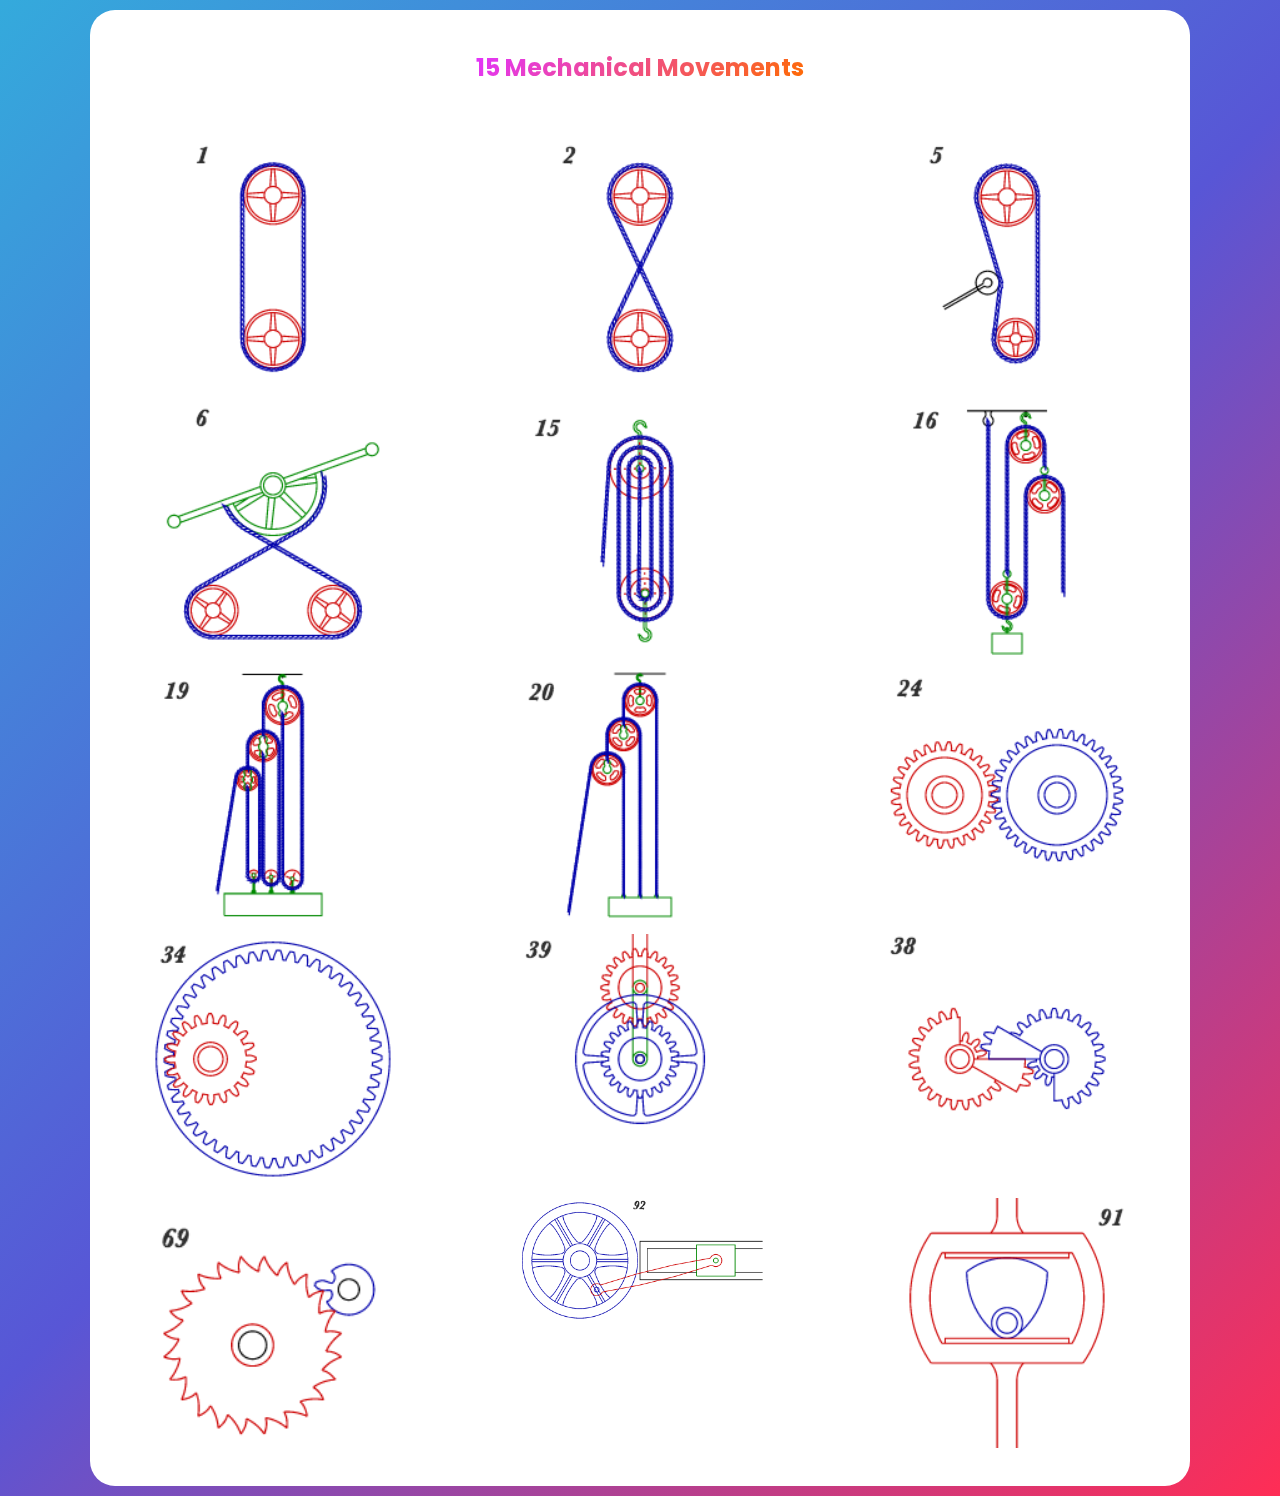
==== index.html @ 01389568 "first commit" ====
<!DOCTYPE html>
<!-- Coding By CodingNepal - youtube.com/codingnepal -->
<html lang="en">

    <head>
        <meta charset="UTF-8">
        <!--- Don't forget to add this meta tag otherwise your design won't responsive ---->
        <meta name="viewport" content="width=device-width, initial-scale=1.0">
        <title>Responsive Image Lightbox | CodingNepal</title>
        <link rel="stylesheet" href="style.css">
        <script src="https://kit.fontawesome.com/94676a217f.js"></script>
    </head>

    <body>
        <div class="wrapper">
            <!-- <header class="cover">
                <h1> 21 Mechanical Movements </h1>
                <h1> All Resources taken from 507movements Website </h1>
            </header> -->
            <div class="heading">
                <h2 class="title1">15 Mechanical Movements</h2>
                <a href="info.html"><i class="fas fa-solid fa-circle-info"></i></a>
            </div>

            <div class="gallery">
                <div class="image"><span><img id="img1" src="mm/mm_001.png" alt=""></span></div>
                <div class="image"><span><img id="img2" src="mm/mm_002.png" alt=""></span></div>
                <div class="image"><span><img id="img5" src="mm/mm_005.png" alt=""></span></div>
                <div class="image"><span><img id="img6" src="mm/mm_006.png" alt=""></span></div>
                <div class="image"><span><img id="img15" src="mm/mm_015.png" alt=""></span></div>
                <div class="image"><span><img id="img16" src="mm/mm_016.png" alt=""></span></div>
                <div class="image"><span><img id="img19" src="mm/mm_019.png" alt=""></span></div>
                <div class="image"><span><img id="img20" src="mm/mm_020.png" alt=""></span></div>
                <div class="image"><span><img id="img24" src="mm/mm_024.png" alt=""></span></div>
                <div class="image"><span><img id="img34" src="mm/mm_034.png" alt=""></span></div>
                <div class="image"><span><img id="img39" src="mm/mm_039.png" alt=""></span></div>
                <div class="image"><span><img id="img38" src="mm/mm_038.png" alt=""></span></div>
                <div class="image"><span><img id="img69" src="mm/mm_069.png" alt=""></span></div>
                <div class="image"><span><img id="img92" src="mm/mm_092.png" alt=""></span></div>
                <div class="image"><span><img id="img91" src="mm/mm_091.png" alt=""></span></div>
            </div>
        </div>
        <div class="preview-box">
            <div class="details">
                <span class="title">Image <p class="current-img"></p> of <p class="total-img"></p></span>
                <span class="icon fas fa-times"></span>
            </div>
            <div class="image-box">
                <div class="slide prev"><i class="fas fa-angle-left"></i></div>
                <div class="slide next"><i class="fas fa-angle-right"></i></div>
                <img id="gif-img" src="" alt="">
            </div>
        </div>
        <div class="shadow"></div>

        <script src="script.js"></script>

    </body>

</html>
---- style.css ----
@import url('https://fonts.googleapis.com/css2?family=Poppins:wght@200;300;400;500;600;700&display=swap');
@import url('https://fonts.googleapis.com/css2?family=Poppins:wght@700&display=swap');
*{
  margin: 0;
  padding: 0;
  box-sizing: border-box;
  font-family: 'Poppins', sans-serif;
}
::selection{
  color: #fff;
  background: #007bff;
}
body{
  padding: 10px;
  display: flex;
  align-items: center;
  justify-content: center;
  min-height: 100vh;
  background: linear-gradient(135deg, #34aadc, #5856d6, #ff2d55);
}
.wrapper{
  max-width: 1100px; 
  background: #fff;
  border-radius: 25px;
}
.gallery{
  display: flex;
  flex-wrap: wrap;
}
.gallery .image{
  padding: 7px;
  width: calc(100% / 3);
  
}
.gallery .image span{
  display: flex;
  justify-content: center;
  width: 100%;
  overflow: hidden;
}

.heading {
    display: flex;
    flex-direction: row;
    justify-content: center;
    padding: 30px;
}

i {
    background: #ff2d55;
    -webkit-background-clip: text;
    color: transparent;
}
i:hover {
    transform: scale(1.05);
}
i:active {
    opacity: 0.5;
}

.gallery .image img{
  width: 250px;
  vertical-align: middle;
  transition: all 0.3s ease;
}
.gallery .image:hover img{
  transform: scale(1.1);
}

.preview-box{
  position: fixed;
  top: 50%;
  left: 50%;
  transform: translate(-50%, -50%) scale(0.9);
  background: #fff;
  max-width: 700px;
  width: 100%;
  z-index: 5;
  opacity: 0;
  pointer-events: none;
  border-radius: 25px;
  padding: 0 5px 5px 5px;
  box-shadow: 0px 0px 15px rgba(0,0,0,0.2);
}
.preview-box.show{
  opacity: 1;
  pointer-events: auto;
  transform: translate(-50%, -50%) scale(1);
  transition: all 0.3s ease;
}
.preview-box .details{
  display: flex;
  align-items: center;
  padding: 12px 15px 12px 10px;
  justify-content: space-between;
}
.preview-box .details .title{
  display: flex;
  font-size: 18px;
  font-weight: 400;
}
.details .title p{
  margin: 0 5px;
}
.details .title p.current-img{
  font-weight: 500;
}
.details .icon{
  color: #007bff;
  font-size: 20px;
  cursor: pointer;
}
.preview-box .image-box{
  display: flex;
  justify-content: center;
  width: 100%;
  position: relative;
}
.image-box .slide{
  position: absolute;
  top: 50%;
  transform: translateY(-50%);
  color: #d6d3d3;
  font-size: 30px;
  cursor: pointer;
  height: 50px;
  width: 60px;
  line-height: 50px;
  text-align: center;
  border-radius: 25px;
}
.slide.prev{
  left: 0px;
}
.slide.next{
  right: 0px;
}
.image-box img{
  width: 100%;
  border-radius: 25px;
}
.shadow{
  position: fixed;
  top: 0;
  left: 0;
  height: 100%;
  width: 100%;
  z-index: 2;
  display: none;
  background: rgba(0,0,0,0.45);
}

@media(max-width: 1000px){
  .gallery .image{
    width: calc(100% / 2);
  }
}
@media(max-width: 600px){
  .gallery .image{
    width: 100%;
    padding: 4px;
  }
}

.title1 {
    text-align: center;
    margin-top: 10px;
    margin-bottom: 20px;
    font-family: 'Poppins', sans-serif;
    background: linear-gradient(135deg, #E233FF, #FF6B00);
    -webkit-background-clip: text;
    color: transparent;
}

#gif-img {
    width: 400px;
}
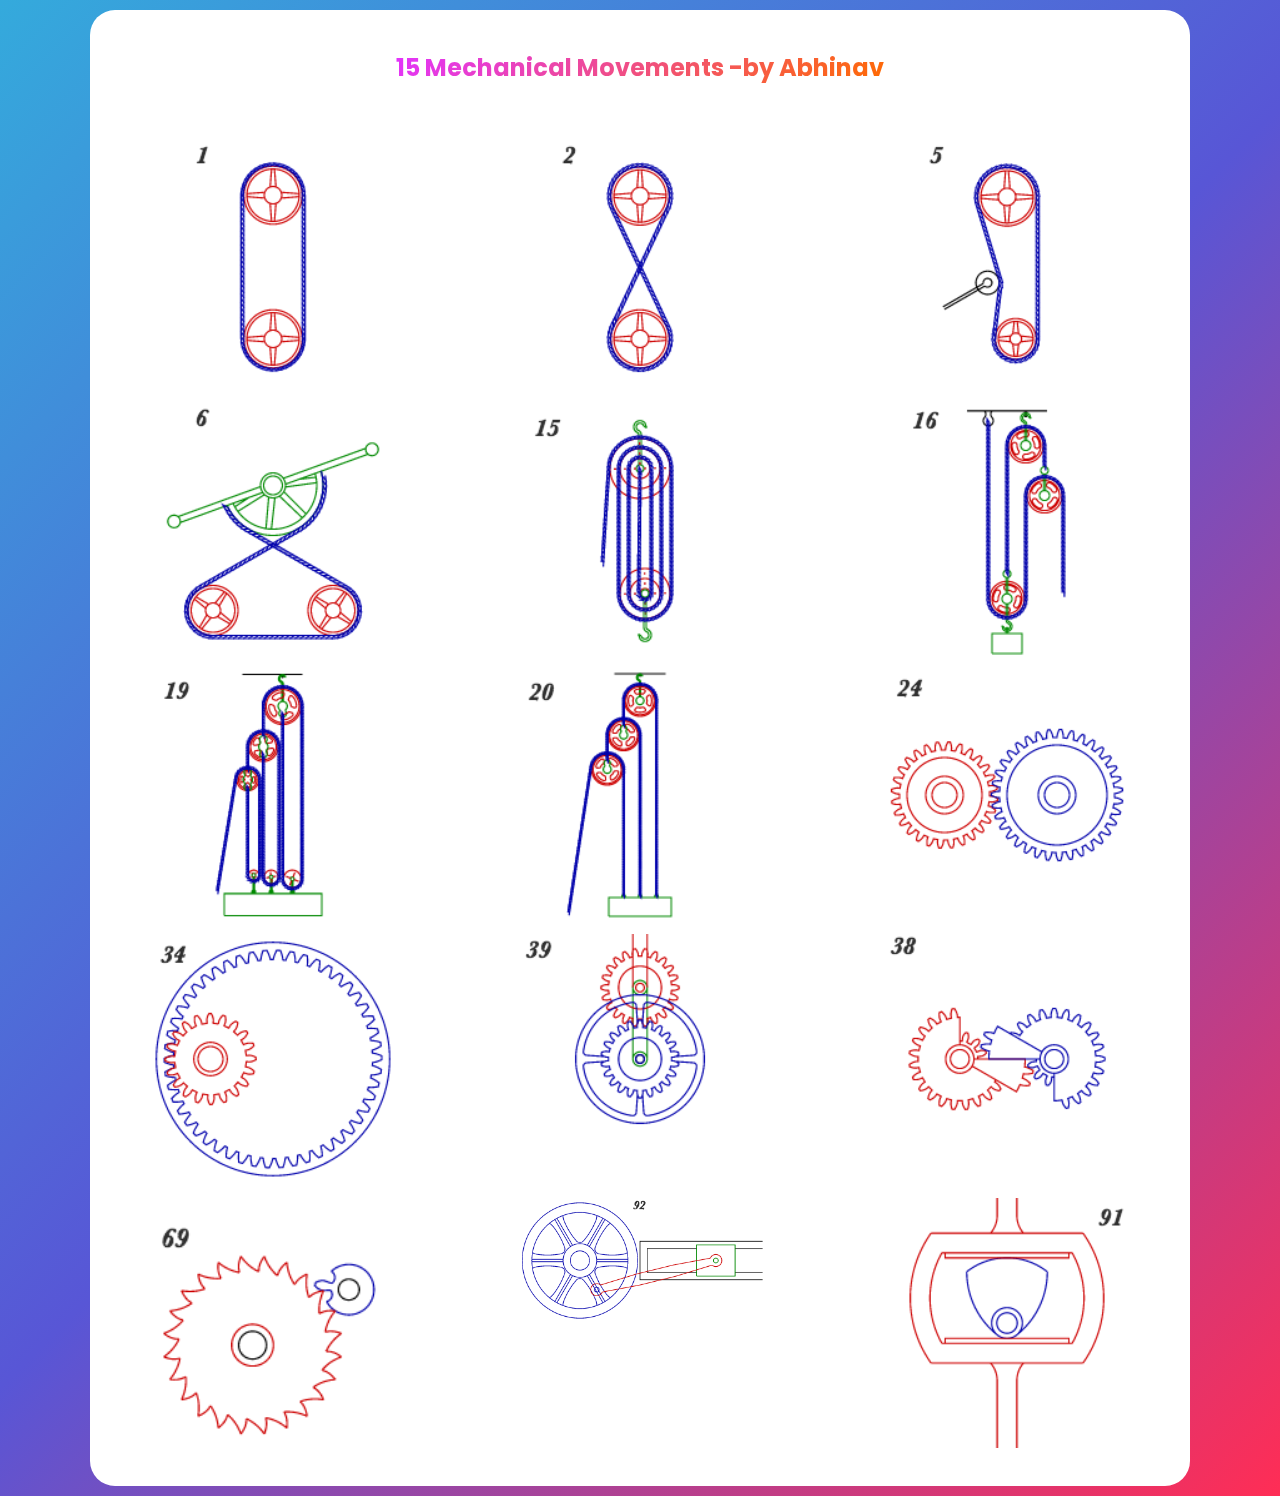
==== commit 2591f6da: "updates index.html" ====
--- a/index.html
+++ b/index.html
@@ -6,7 +6,7 @@
         <meta charset="UTF-8">
         <!--- Don't forget to add this meta tag otherwise your design won't responsive ---->
         <meta name="viewport" content="width=device-width, initial-scale=1.0">
-        <title>Responsive Image Lightbox | CodingNepal</title>
+        <title>15 Mechanical Movements | Abhinav</title>
         <link rel="stylesheet" href="style.css">
         <script src="https://kit.fontawesome.com/94676a217f.js"></script>
     </head>
@@ -18,7 +18,7 @@
                 <h1> All Resources taken from 507movements Website </h1>
             </header> -->
             <div class="heading">
-                <h2 class="title1">15 Mechanical Movements</h2>
+                <h2 class="title1">15 Mechanical Movements -by Abhinav</h2>
                 <a href="info.html"><i class="fas fa-solid fa-circle-info"></i></a>
             </div>
 
@@ -57,4 +57,4 @@
 
     </body>
 
-</html>+</html>
